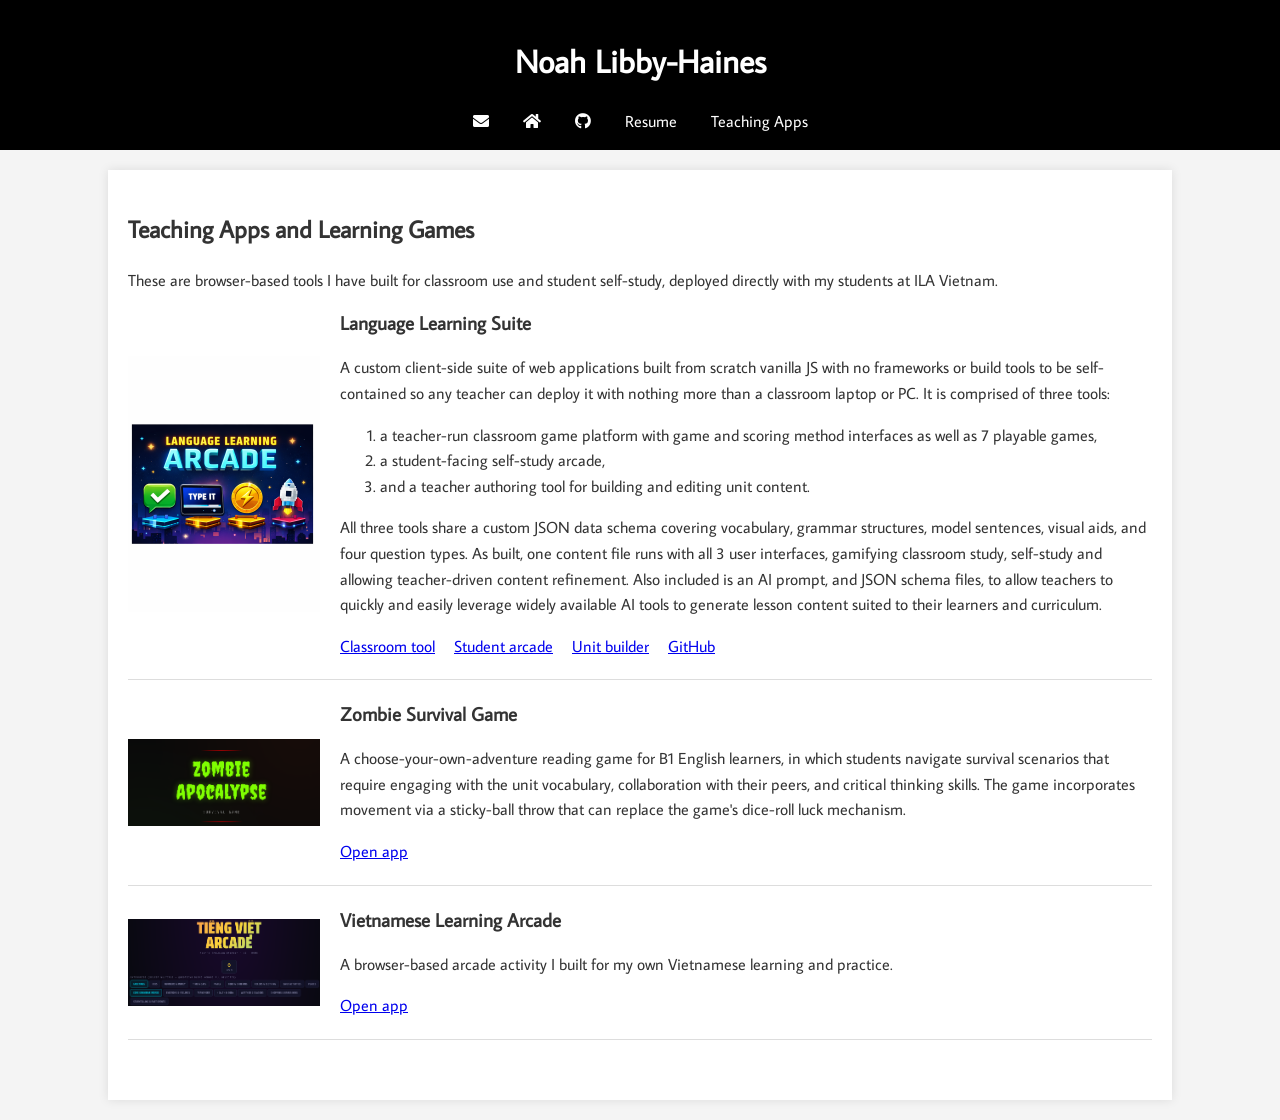
==== apps.html @ fee26bcb "Publish obfuscated teaching site" ====
<!DOCTYPE html>
<html lang="en">
<head>
    <meta charset="UTF-8">
    <meta name="viewport" content="width=device-width, initial-scale=1.0">
    <title>Teaching Apps by Noah Libby-Haines</title>
    <link rel="stylesheet" href="https://fonts.googleapis.com/css2?family=Average+Sans:wght@400;700&display=swap">
    <link rel="stylesheet" href="https://cdnjs.cloudflare.com/ajax/libs/font-awesome/5.15.4/css/all.min.css">
    <style>
        .apps-section {
            margin-bottom: 40px;
        }

        .app-item {
            display: flex;
            align-items: center;
            margin-bottom: 20px;
            padding-bottom: 20px;
            border-bottom: 1px solid #ddd;
        }

        .app-item img {
            height: auto;
            margin-right: 20px;
            max-width: 15vw;
            min-width: 120px;
        }

        .app-description {
            flex: 1;
        }

        .app-description h3 {
            margin-top: 0;
            margin-bottom: 8px;
        }

        .app-links a {
            margin-right: 15px;
        }

        @media (max-width: 700px) {
            .app-item {
                flex-direction: column;
                align-items: flex-start;
            }

            .app-item img {
                margin-right: 0;
                margin-bottom: 15px;
                max-width: 220px;
                width: 100%;
            }
        }
    </style>
</head>
<body>

<div id="header"></div>

<div class="container">
<section class="apps-section">
    <h2>Teaching Apps and Learning Games</h2>
    <p>
        These are browser-based tools I have built for classroom use and student 
        self-study, deployed directly with my students at ILA Vietnam.
    </p>

    <div class="app-item">
        <img src="photos/language_arcade.png" alt="Language Learning Suite">
        <div class="app-description">
            <h3>Language Learning Suite</h3>
            <p>
                A custom client-side suite of web applications built from scratch vanilla JS with no
                frameworks or build tools to be self-contained so any teacher can deploy it with nothing
                more than a classroom laptop or PC.  It is comprised of three tools:
                <ol>
                    <li>a teacher-run classroom game platform with game and scoring method interfaces as well as 7 playable games,</li>
                    <li>a student-facing self-study arcade,</li> 
                    <li>and a teacher authoring tool for building and editing unit content.</li>
                </ol>
                
                All three tools share a custom JSON data schema covering vocabulary, grammar structures, model sentences, visual aids, and four question types.
                As built, one content file runs with all 3 user interfaces, gamifying classroom study, self-study and allowing teacher-driven content refinement.
                Also included is an AI prompt, and JSON schema files, to allow teachers to quickly
                and easily leverage widely available AI tools to generate lesson content suited to their learners and curriculum.
            </p>
            
            <div class="app-links">
                <a href="apps/LL-game/classroom.html">Classroom tool</a>
                <a href="apps/LL-game/index.html">Student arcade</a>
                <a href="apps/LL-game/builder.html">Unit builder</a>
                <a href="https://github.com/nlhaines/LanguageLearningSuite">GitHub</a>
            </div>
        </div>
    </div>

    <div class="app-item">
        <img src="photos/zombie_survival_thumb.png" alt="Zombie Survival Game">
        <div class="app-description">
            <h3>Zombie Survival Game</h3>
            <p>
                A choose-your-own-adventure reading game for B1 English learners, in 
                which students navigate survival scenarios that require engaging with 
                the unit vocabulary, collaboration with their peers, and critical 
                thinking skills. The game incorporates movement via a sticky-ball throw 
                that can replace the game's dice-roll luck mechanism.
            </p>
            <div class="app-links">
                <a href="apps/zombie_game_v3.html">Open app</a>
            </div>
        </div>
    </div>

    <div class="app-item">
        <img src="photos/viet_arcade_thumb.png" alt="Language learning arcade">
        <div class="app-description">
            <h3>Vietnamese Learning Arcade</h3>
            <p>
                A browser-based arcade activity I built for my own Vietnamese learning 
                and practice.
            </p>
            <div class="app-links">
                <a href="apps/viet-arcade-v4.html">Open app</a>
            </div>
        </div>
    </div>
</section>
</div>

<script>
    document.addEventListener('DOMContentLoaded', function() {
        fetch('header.html')
            .then(response => response.text())
            .then(data => {
                document.getElementById('header').innerHTML = data;
            });
    });
</script>

</body>
</html>
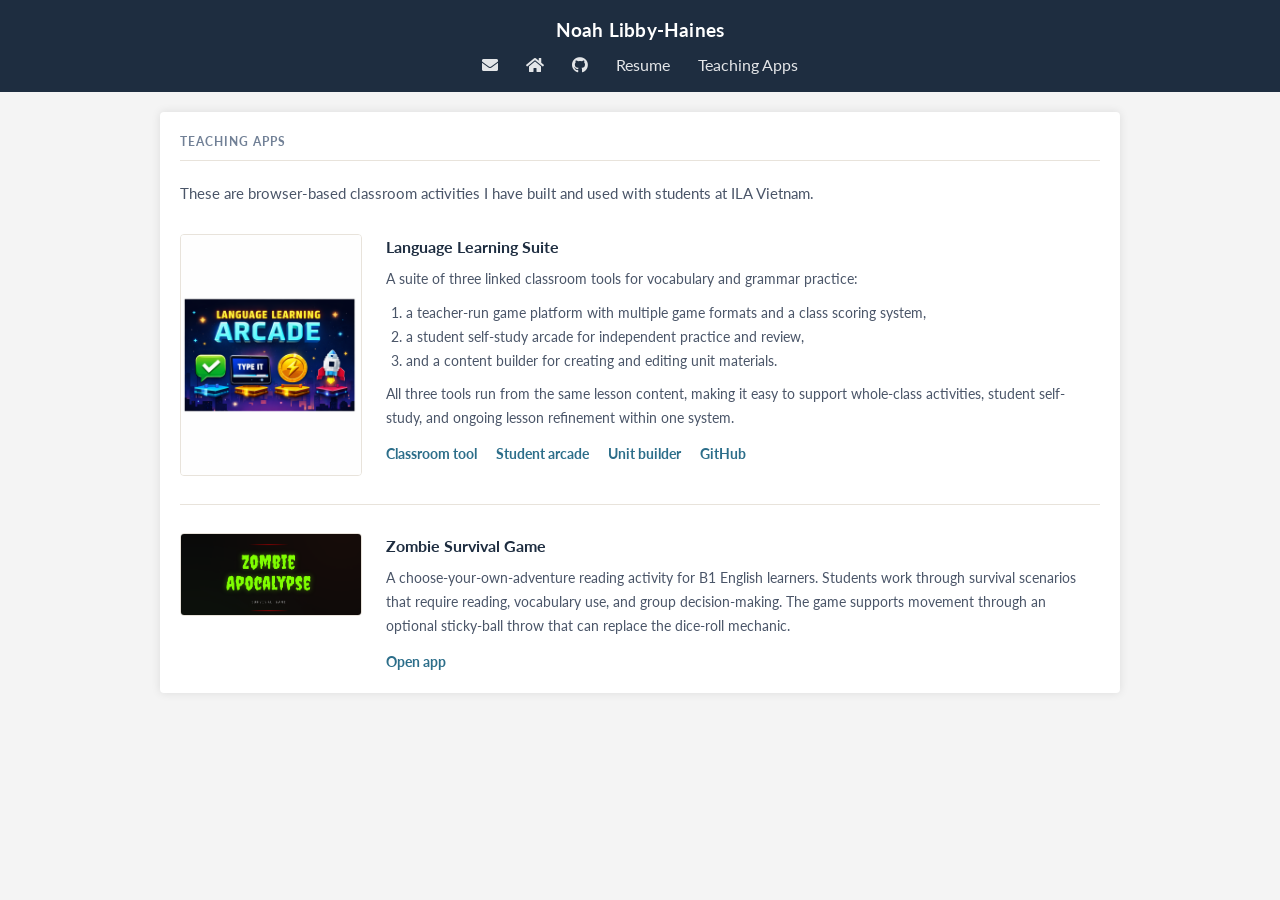
==== commit fb7555df: "Polish teaching website layout and app pages" ====
--- a/apps.html
+++ b/apps.html
@@ -4,26 +4,70 @@
     <meta charset="UTF-8">
     <meta name="viewport" content="width=device-width, initial-scale=1.0">
     <title>Teaching Apps by Noah Libby-Haines</title>
-    <link rel="stylesheet" href="https://fonts.googleapis.com/css2?family=Average+Sans:wght@400;700&display=swap">
+    <link rel="stylesheet" href="https://fonts.googleapis.com/css2?family=Lato:wght@300;400;700&display=swap">
     <link rel="stylesheet" href="https://cdnjs.cloudflare.com/ajax/libs/font-awesome/5.15.4/css/all.min.css">
     <style>
+        /* Page-level overrides */
+        body {
+            background-color: #f8f6f2;
+            color: #2d3748;
+        }
+
+        .container {
+            padding: 32px 36px;
+            margin: 28px auto;
+            max-width: 920px;
+            box-shadow: 0 1px 4px rgba(0, 0, 0, 0.08);
+            border-radius: 4px;
+        }
+
+        /* Section label */
+        .section-label {
+            font-size: 0.78rem;
+            font-weight: 700;
+            color: #718096;
+            text-transform: uppercase;
+            letter-spacing: 0.08em;
+            margin: 0 0 20px;
+            padding-bottom: 8px;
+            border-bottom: 1px solid #e8e3db;
+        }
+
+        /* Page intro */
+        .page-intro {
+            font-size: 0.93rem;
+            color: #4a5568;
+            margin: 0 0 28px;
+            max-width: 640px;
+            line-height: 1.65;
+        }
+
+        /* App items */
         .apps-section {
-            margin-bottom: 40px;
+            margin-bottom: 0;
         }
 
         .app-item {
             display: flex;
-            align-items: center;
-            margin-bottom: 20px;
-            padding-bottom: 20px;
-            border-bottom: 1px solid #ddd;
+            align-items: flex-start;
+            gap: 24px;
+            padding-bottom: 28px;
+            margin-bottom: 28px;
+            border-bottom: 1px solid #e8e3db;
+        }
+
+        .app-item:last-child {
+            border-bottom: none;
+            padding-bottom: 0;
+            margin-bottom: 0;
         }
 
         .app-item img {
+            width: 180px;
             height: auto;
-            margin-right: 20px;
-            max-width: 15vw;
-            min-width: 120px;
+            flex-shrink: 0;
+            border-radius: 4px;
+            border: 1px solid #e8e3db;
         }
 
         .app-description {
@@ -31,25 +75,53 @@
         }
 
         .app-description h3 {
-            margin-top: 0;
-            margin-bottom: 8px;
+            margin: 0 0 8px;
+            font-size: 1rem;
+            font-weight: 700;
+            color: #1e2d40;
+        }
+
+        .app-description p {
+            font-size: 0.9rem;
+            color: #4a5568;
+            line-height: 1.65;
+            margin: 0 0 10px;
+        }
+
+        .app-description ol {
+            font-size: 0.9rem;
+            color: #4a5568;
+            line-height: 1.65;
+            margin: 0 0 10px;
+            padding-left: 20px;
         }
 
         .app-links a {
+            color: #2c6e8a;
+            font-weight: 700;
+            font-size: 0.9rem;
+            text-decoration: none;
             margin-right: 15px;
         }
 
-        @media (max-width: 700px) {
+        .app-links a:hover {
+            text-decoration: underline;
+        }
+
+        /* Responsive */
+        @media (max-width: 680px) {
+            .container {
+                padding: 20px 18px;
+                margin: 12px auto;
+            }
+
             .app-item {
                 flex-direction: column;
-                align-items: flex-start;
             }
 
             .app-item img {
-                margin-right: 0;
-                margin-bottom: 15px;
-                max-width: 220px;
                 width: 100%;
+                max-width: 280px;
             }
         }
     </style>
@@ -59,73 +131,41 @@
 <div id="header"></div>
 
 <div class="container">
-<section class="apps-section">
-    <h2>Teaching Apps and Learning Games</h2>
-    <p>
-        These are browser-based tools I have built for classroom use and student 
-        self-study, deployed directly with my students at ILA Vietnam.
-    </p>
+    <section class="apps-section">
+        <p class="section-label">Teaching Apps</p>
+        <p class="page-intro">These are browser-based classroom activities I have built and used with students at ILA Vietnam.</p>
 
-    <div class="app-item">
-        <img src="photos/language_arcade.png" alt="Language Learning Suite">
-        <div class="app-description">
-            <h3>Language Learning Suite</h3>
-            <p>
-                A custom client-side suite of web applications built from scratch vanilla JS with no
-                frameworks or build tools to be self-contained so any teacher can deploy it with nothing
-                more than a classroom laptop or PC.  It is comprised of three tools:
+        <div class="app-item">
+            <img src="photos/language_arcade.png" alt="Language Learning Suite">
+            <div class="app-description">
+                <h3>Language Learning Suite</h3>
+                <p>A suite of three linked classroom tools for vocabulary and grammar practice:</p>
                 <ol>
-                    <li>a teacher-run classroom game platform with game and scoring method interfaces as well as 7 playable games,</li>
-                    <li>a student-facing self-study arcade,</li> 
-                    <li>and a teacher authoring tool for building and editing unit content.</li>
+                    <li>a teacher-run game platform with multiple game formats and a class scoring system,</li>
+                    <li>a student self-study arcade for independent practice and review,</li>
+                    <li>and a content builder for creating and editing unit materials.</li>
                 </ol>
-                
-                All three tools share a custom JSON data schema covering vocabulary, grammar structures, model sentences, visual aids, and four question types.
-                As built, one content file runs with all 3 user interfaces, gamifying classroom study, self-study and allowing teacher-driven content refinement.
-                Also included is an AI prompt, and JSON schema files, to allow teachers to quickly
-                and easily leverage widely available AI tools to generate lesson content suited to their learners and curriculum.
-            </p>
-            
-            <div class="app-links">
-                <a href="apps/LL-game/classroom.html">Classroom tool</a>
-                <a href="apps/LL-game/index.html">Student arcade</a>
-                <a href="apps/LL-game/builder.html">Unit builder</a>
-                <a href="https://github.com/nlhaines/LanguageLearningSuite">GitHub</a>
+                <p>All three tools run from the same lesson content, making it easy to support whole-class activities, student self-study, and ongoing lesson refinement within one system.</p>
+                <div class="app-links">
+                    <a href="apps/LL-game/classroom.html">Classroom tool</a>
+                    <a href="apps/LL-game/index.html">Student arcade</a>
+                    <a href="apps/LL-game/builder.html">Unit builder</a>
+                    <a href="https://github.com/nlhaines/LanguageLearningSuite">GitHub</a>
+                </div>
             </div>
         </div>
-    </div>
 
-    <div class="app-item">
-        <img src="photos/zombie_survival_thumb.png" alt="Zombie Survival Game">
-        <div class="app-description">
-            <h3>Zombie Survival Game</h3>
-            <p>
-                A choose-your-own-adventure reading game for B1 English learners, in 
-                which students navigate survival scenarios that require engaging with 
-                the unit vocabulary, collaboration with their peers, and critical 
-                thinking skills. The game incorporates movement via a sticky-ball throw 
-                that can replace the game's dice-roll luck mechanism.
-            </p>
-            <div class="app-links">
-                <a href="apps/zombie_game_v3.html">Open app</a>
+        <div class="app-item">
+            <img src="photos/zombie_survival_thumb.png" alt="Zombie Survival Game">
+            <div class="app-description">
+                <h3>Zombie Survival Game</h3>
+                <p>A choose-your-own-adventure reading activity for B1 English learners. Students work through survival scenarios that require reading, vocabulary use, and group decision-making. The game supports movement through an optional sticky-ball throw that can replace the dice-roll mechanic.</p>
+                <div class="app-links">
+                    <a href="apps/zombie_game_v3.html">Open app</a>
+                </div>
             </div>
         </div>
-    </div>
-
-    <div class="app-item">
-        <img src="photos/viet_arcade_thumb.png" alt="Language learning arcade">
-        <div class="app-description">
-            <h3>Vietnamese Learning Arcade</h3>
-            <p>
-                A browser-based arcade activity I built for my own Vietnamese learning 
-                and practice.
-            </p>
-            <div class="app-links">
-                <a href="apps/viet-arcade-v4.html">Open app</a>
-            </div>
-        </div>
-    </div>
-</section>
+    </section>
 </div>
 
 <script>
@@ -139,4 +179,4 @@
 </script>
 
 </body>
-</html>+</html>
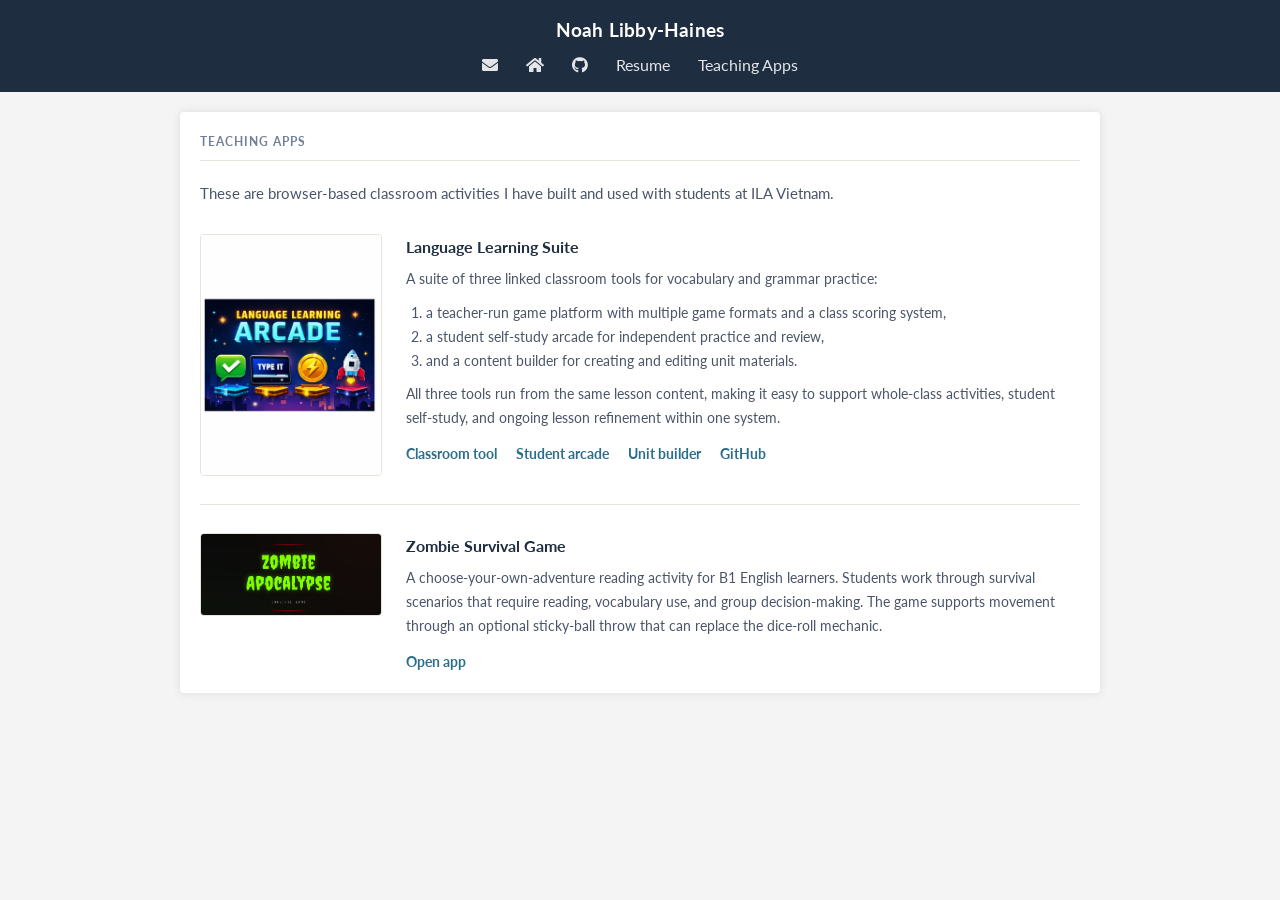
==== commit e443b900: "Polish pages, first pass complete" ====
--- a/apps.html
+++ b/apps.html
@@ -14,11 +14,13 @@
         }
 
         .container {
+            width: 80%;
             padding: 32px 36px;
             margin: 28px auto;
             max-width: 920px;
             box-shadow: 0 1px 4px rgba(0, 0, 0, 0.08);
             border-radius: 4px;
+            box-sizing: border-box;
         }
 
         /* Section label */
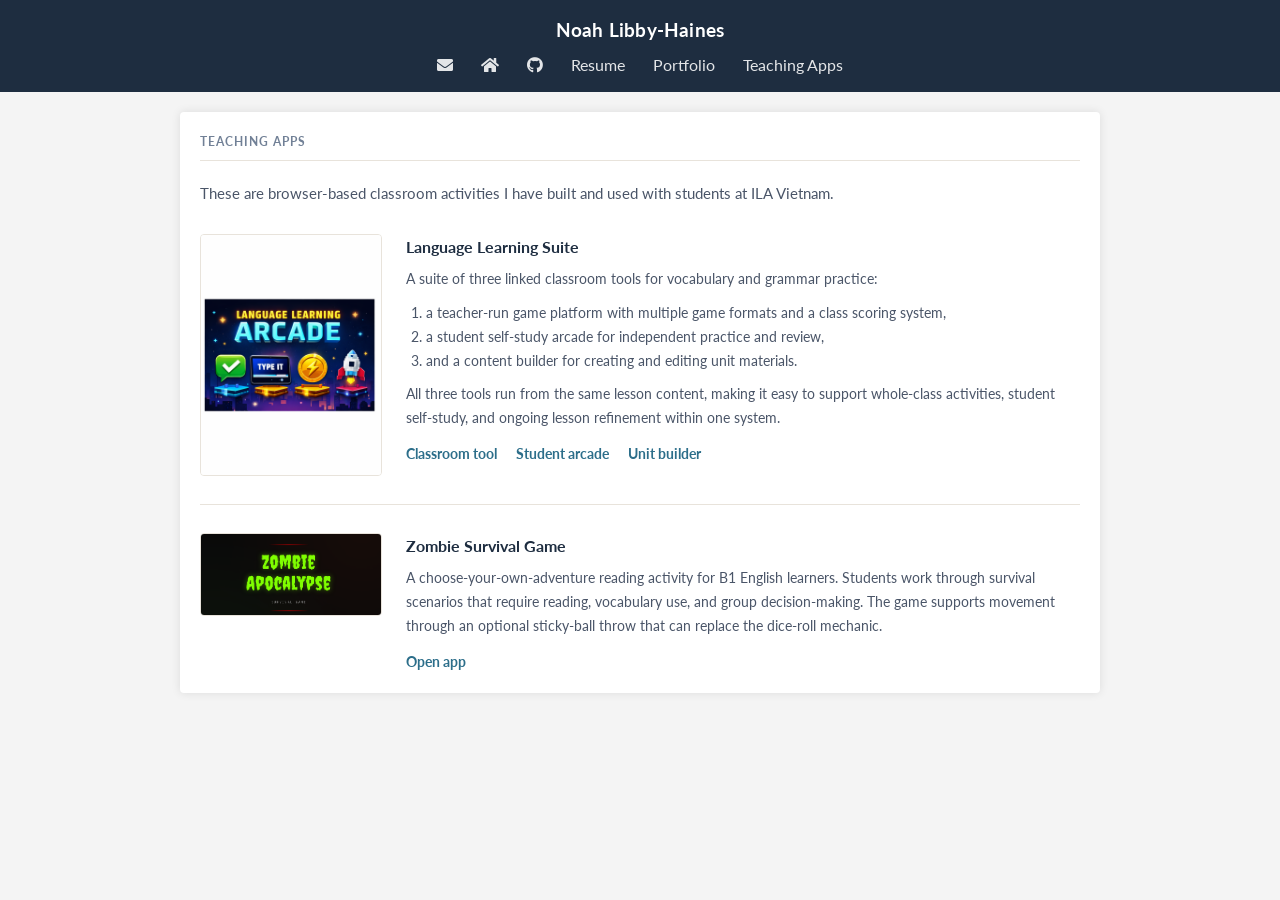
==== commit 0bc5e340: "Polish portfolio scanability and remove dead GitHub link Co-Authored-By: Claude Opus 4.8 <noreply@an" ====
--- a/apps.html
+++ b/apps.html
@@ -152,7 +152,6 @@
                     <a href="apps/LL-game/classroom.html">Classroom tool</a>
                     <a href="apps/LL-game/index.html">Student arcade</a>
                     <a href="apps/LL-game/builder.html">Unit builder</a>
-                    <a href="https://github.com/nlhaines/LanguageLearningSuite">GitHub</a>
                 </div>
             </div>
         </div>
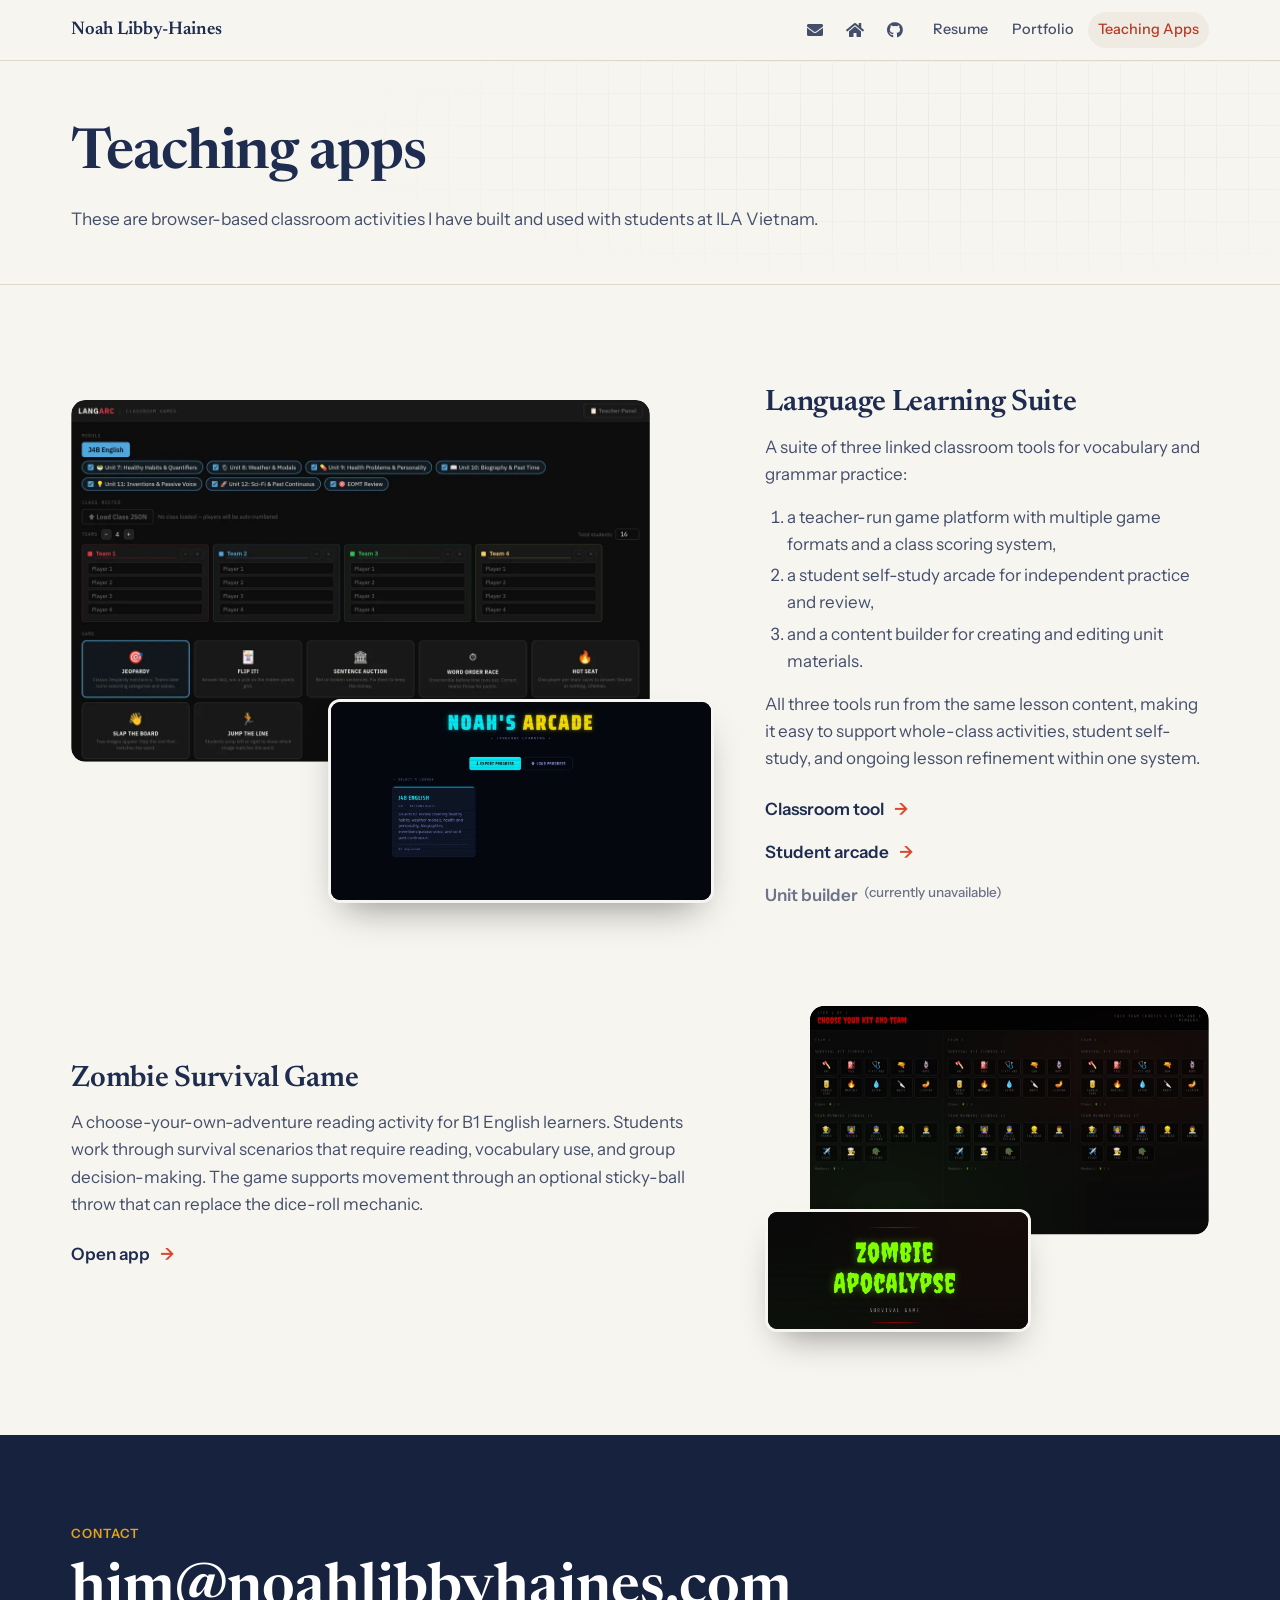
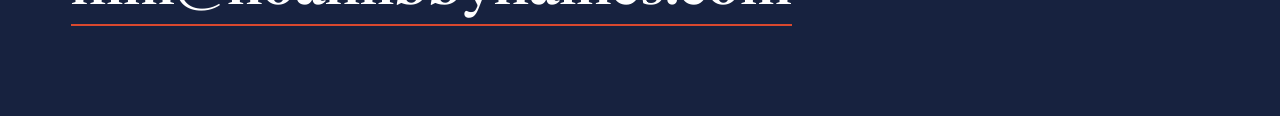
==== commit 2a56865f: "Draft site redesign" ====
--- a/apps.html
+++ b/apps.html
@@ -1,183 +1,102 @@
 <!DOCTYPE html>
 <html lang="en">
 <head>
-    <meta charset="UTF-8">
-    <meta name="viewport" content="width=device-width, initial-scale=1.0">
-    <title>Teaching Apps by Noah Libby-Haines</title>
-    <link rel="stylesheet" href="https://fonts.googleapis.com/css2?family=Lato:wght@300;400;700&display=swap">
-    <link rel="stylesheet" href="https://cdnjs.cloudflare.com/ajax/libs/font-awesome/5.15.4/css/all.min.css">
-    <style>
-        /* Page-level overrides */
-        body {
-            background-color: #f8f6f2;
-            color: #2d3748;
-        }
-
-        .container {
-            width: 80%;
-            padding: 32px 36px;
-            margin: 28px auto;
-            max-width: 920px;
-            box-shadow: 0 1px 4px rgba(0, 0, 0, 0.08);
-            border-radius: 4px;
-            box-sizing: border-box;
-        }
-
-        /* Section label */
-        .section-label {
-            font-size: 0.78rem;
-            font-weight: 700;
-            color: #718096;
-            text-transform: uppercase;
-            letter-spacing: 0.08em;
-            margin: 0 0 20px;
-            padding-bottom: 8px;
-            border-bottom: 1px solid #e8e3db;
-        }
-
-        /* Page intro */
-        .page-intro {
-            font-size: 0.93rem;
-            color: #4a5568;
-            margin: 0 0 28px;
-            max-width: 640px;
-            line-height: 1.65;
-        }
-
-        /* App items */
-        .apps-section {
-            margin-bottom: 0;
-        }
-
-        .app-item {
-            display: flex;
-            align-items: flex-start;
-            gap: 24px;
-            padding-bottom: 28px;
-            margin-bottom: 28px;
-            border-bottom: 1px solid #e8e3db;
-        }
-
-        .app-item:last-child {
-            border-bottom: none;
-            padding-bottom: 0;
-            margin-bottom: 0;
-        }
-
-        .app-item img {
-            width: 180px;
-            height: auto;
-            flex-shrink: 0;
-            border-radius: 4px;
-            border: 1px solid #e8e3db;
-        }
-
-        .app-description {
-            flex: 1;
-        }
-
-        .app-description h3 {
-            margin: 0 0 8px;
-            font-size: 1rem;
-            font-weight: 700;
-            color: #1e2d40;
-        }
-
-        .app-description p {
-            font-size: 0.9rem;
-            color: #4a5568;
-            line-height: 1.65;
-            margin: 0 0 10px;
-        }
-
-        .app-description ol {
-            font-size: 0.9rem;
-            color: #4a5568;
-            line-height: 1.65;
-            margin: 0 0 10px;
-            padding-left: 20px;
-        }
-
-        .app-links a {
-            color: #2c6e8a;
-            font-weight: 700;
-            font-size: 0.9rem;
-            text-decoration: none;
-            margin-right: 15px;
-        }
-
-        .app-links a:hover {
-            text-decoration: underline;
-        }
-
-        /* Responsive */
-        @media (max-width: 680px) {
-            .container {
-                padding: 20px 18px;
-                margin: 12px auto;
-            }
-
-            .app-item {
-                flex-direction: column;
-            }
-
-            .app-item img {
-                width: 100%;
-                max-width: 280px;
-            }
-        }
-    </style>
+<meta charset="UTF-8">
+<meta name="viewport" content="width=device-width, initial-scale=1.0">
+<title>Teaching Apps by Noah Libby-Haines</title>
+<link rel="preconnect" href="https://fonts.googleapis.com">
+<link rel="preconnect" href="https://fonts.gstatic.com" crossorigin>
+<link rel="stylesheet" href="https://fonts.googleapis.com/css2?family=Newsreader:opsz,wght@6..72,500;6..72,600&family=Instrument+Sans:wght@400;500;600&display=swap">
+<link rel="stylesheet" href="https://cdnjs.cloudflare.com/ajax/libs/font-awesome/5.15.4/css/all.min.css">
+<link rel="stylesheet" href="assets/site.css">
+<script src="assets/motion.js"></script>
+<link rel="icon" href="data:,">
 </head>
 <body>
 
-<div id="header"></div>
+<a class="skip" href="#main">Skip to content</a>
 
-<div class="container">
-    <section class="apps-section">
-        <p class="section-label">Teaching Apps</p>
-        <p class="page-intro">These are browser-based classroom activities I have built and used with students at ILA Vietnam.</p>
+<header class="bar">
+  <div class="bar-in">
+    <p class="bar-name">Noah Libby-Haines</p>
+    <nav class="bar-nav" aria-label="Site">
+      <a class="ico" href="mailto:him@noahlibbyhaines.com" aria-label="Email Noah Libby-Haines"><i class="fas fa-envelope" aria-hidden="true"></i></a>
+      <a class="ico" href="index.html" aria-label="Home"><i class="fas fa-home" aria-hidden="true"></i></a>
+      <a class="ico" href="https://github.com/nlhaines/" aria-label="GitHub profile"><i class="fab fa-github" aria-hidden="true"></i></a>
+      <a href="resume.html">Resume</a>
+      <a href="portfolio.html">Portfolio</a>
+      <a href="apps.html" aria-current="page">Teaching Apps</a>
+    </nav>
+  </div>
+</header>
 
-        <div class="app-item">
-            <img src="photos/language_arcade.png" alt="Language Learning Suite">
-            <div class="app-description">
-                <h3>Language Learning Suite</h3>
-                <p>A suite of three linked classroom tools for vocabulary and grammar practice:</p>
-                <ol>
-                    <li>a teacher-run game platform with multiple game formats and a class scoring system,</li>
-                    <li>a student self-study arcade for independent practice and review,</li>
-                    <li>and a content builder for creating and editing unit materials.</li>
-                </ol>
-                <p>All three tools run from the same lesson content, making it easy to support whole-class activities, student self-study, and ongoing lesson refinement within one system.</p>
-                <div class="app-links">
-                    <a href="apps/LL-game/classroom.html">Classroom tool</a>
-                    <a href="apps/LL-game/index.html">Student arcade</a>
-                    <a href="apps/LL-game/builder.html">Unit builder</a>
-                </div>
-            </div>
+<main id="main">
+
+<section class="page-head">
+  <div class="wrap">
+    <h1>Teaching apps</h1>
+    <p class="page-intro">These are browser-based classroom activities I have built and used with students at ILA Vietnam.</p>
+  </div>
+</section>
+
+<section class="sec" aria-label="Teaching apps">
+  <div class="wrap">
+
+    <article class="pair" id="language-learning-suite">
+      <div class="pair-media">
+        <a class="frame frame-class" href="apps/LL-game/classroom.html" aria-label="Open the classroom tool">
+          <img src="assets/img/app-classroom-setup.webp" width="1200" height="750" alt="Classroom tool setup screen: course units, team rosters and a choice of game formats">
+        </a>
+        <a class="frame frame-app" href="apps/LL-game/index.html" aria-label="Open the student arcade">
+          <img src="assets/img/app-arcade.webp" width="1200" height="625" alt="Student arcade home screen with a course card for J4B English">
+        </a>
+      </div>
+      <div class="pair-text">
+        <h3>Language Learning Suite</h3>
+        <p>A suite of three linked classroom tools for vocabulary and grammar practice:</p>
+        <ol>
+          <li>a teacher-run game platform with multiple game formats and a class scoring system,</li>
+          <li>a student self-study arcade for independent practice and review,</li>
+          <li>and a content builder for creating and editing unit materials.</li>
+        </ol>
+        <p>All three tools run from the same lesson content, making it easy to support whole-class activities, student self-study, and ongoing lesson refinement within one system.</p>
+        <ul class="links">
+          <li><a href="apps/LL-game/classroom.html">Classroom tool</a></li>
+          <li><a href="apps/LL-game/index.html">Student arcade</a></li>
+          <li><span class="off">Unit builder <small>(currently unavailable)</small></span></li>
+        </ul>
+      </div>
+    </article>
+
+    <article class="pair pair-flip" id="zombie-survival">
+      <div class="pair-media">
+        <a class="frame frame-class" href="apps/zombie_game_v3.html" aria-label="Open the Zombie Survival Game">
+          <img src="assets/img/app-zombie-kit.webp" width="1200" height="688" alt="Zombie Survival Game setup screen where each team chooses survival items and team members">
+        </a>
+        <div class="frame frame-app">
+          <img src="photos/zombie_survival_thumb.png" width="902" height="407" alt="Zombie Survival Game title screen">
         </div>
+      </div>
+      <div class="pair-text">
+        <h3>Zombie Survival Game</h3>
+        <p>A choose-your-own-adventure reading activity for B1 English learners. Students work through survival scenarios that require reading, vocabulary use, and group decision-making. The game supports movement through an optional sticky-ball throw that can replace the dice-roll mechanic.</p>
+        <ul class="links">
+          <li><a href="apps/zombie_game_v3.html">Open app</a></li>
+        </ul>
+      </div>
+    </article>
 
-        <div class="app-item">
-            <img src="photos/zombie_survival_thumb.png" alt="Zombie Survival Game">
-            <div class="app-description">
-                <h3>Zombie Survival Game</h3>
-                <p>A choose-your-own-adventure reading activity for B1 English learners. Students work through survival scenarios that require reading, vocabulary use, and group decision-making. The game supports movement through an optional sticky-ball throw that can replace the dice-roll mechanic.</p>
-                <div class="app-links">
-                    <a href="apps/zombie_game_v3.html">Open app</a>
-                </div>
-            </div>
-        </div>
-    </section>
-</div>
+  </div>
+</section>
 
-<script>
-    document.addEventListener('DOMContentLoaded', function() {
-        fetch('header.html')
-            .then(response => response.text())
-            .then(data => {
-                document.getElementById('header').innerHTML = data;
-            });
-    });
-</script>
+</main>
+
+<footer class="foot">
+  <div class="wrap foot-in">
+    <p class="foot-ask">Contact</p>
+    <a class="foot-mail" href="mailto:him@noahlibbyhaines.com">him@noahlibbyhaines.com</a>
+  </div>
+</footer>
 
 </body>
 </html>
--- a/assets/site.css
+++ b/assets/site.css
@@ -0,0 +1,433 @@
+/* Site design system (B3-derived). Shared by v1 and v2. */
+:root{
+  --paper:#F7F5F0;
+  --card:#FFFFFF;
+  --tint:#EFEBE3;
+  --ink:#1E2C4F;
+  --ink-2:#44506B;
+  --ink-3:#6B7488;
+  --line:#DDD7CC;
+  --coral:#D9482E;
+  --coral-ink:#B83A22;
+  --teal:#12917C;
+  --gold:#E8A317;
+  --navy-deep:#17223F;
+
+  --serif:'Newsreader', Georgia, 'Times New Roman', serif;
+  --sans:'Instrument Sans', system-ui, -apple-system, 'Segoe UI', Roboto, sans-serif;
+
+  --ease-out:cubic-bezier(0.23, 1, 0.32, 1);
+
+  --wrap:1240px;
+  --gut:clamp(20px, 4vw, 56px);
+}
+
+*,*::before,*::after{box-sizing:border-box}
+html{scroll-behavior:smooth;scroll-padding-top:80px}
+body{margin:0;background:var(--paper);color:var(--ink);font-family:var(--sans);font-size:17px;line-height:1.6;-webkit-font-smoothing:antialiased;text-rendering:optimizeLegibility}
+img{max-width:100%;display:block}
+a{color:inherit}
+h1,h2,h3{font-family:var(--serif);font-weight:600;line-height:1.1;margin:0;letter-spacing:-0.01em}
+p{margin:0}
+.sr{position:absolute;width:1px;height:1px;overflow:hidden;clip:rect(0 0 0 0);white-space:nowrap}
+.skip{position:absolute;left:12px;top:-60px;background:var(--ink);color:#fff;padding:10px 14px;border-radius:8px;z-index:50;text-decoration:none}
+.skip:focus{top:12px}
+:focus-visible{outline:2px solid var(--coral);outline-offset:3px;border-radius:4px}
+.nw{white-space:nowrap}
+.wrap{max-width:var(--wrap);margin:0 auto;padding:0 var(--gut)}
+
+/* ---------- site header (original header.html nav, restyled) ---------- */
+.bar{position:sticky;top:0;z-index:20;background:rgba(247,245,240,.92);backdrop-filter:saturate(1.4) blur(10px);-webkit-backdrop-filter:saturate(1.4) blur(10px);border-bottom:1px solid var(--line)}
+.bar-in{max-width:var(--wrap);margin:0 auto;padding:12px var(--gut);display:flex;align-items:center;justify-content:space-between;gap:20px}
+.bar-name{margin:0;font-family:var(--serif);font-weight:600;font-size:1.15rem;white-space:nowrap}
+.bar-nav{display:flex;align-items:center;gap:4px;flex-wrap:wrap;justify-content:flex-end}
+.bar-nav a{font-size:.9rem;font-weight:500;text-decoration:none;color:var(--ink-2);padding:6px 10px;border-radius:999px;transition:color 150ms ease, background-color 150ms ease}
+.bar-nav a.ico{display:inline-grid;place-items:center;width:36px;height:36px;padding:0;border-radius:50%;font-size:1rem}
+.bar-nav .ico + a:not(.ico){margin-left:6px}
+.bar-nav a[aria-current]{color:var(--coral-ink)}
+.bar-nav a:not(.ico)[aria-current]{background:var(--tint)}
+@media (hover:hover) and (pointer:fine){ .bar-nav a:hover{color:var(--ink);background:var(--tint)} }
+
+/* ---------- type helpers ---------- */
+.kicker{font-weight:600;font-size:.78rem;letter-spacing:.08em;text-transform:uppercase;color:var(--coral-ink);margin-bottom:18px}
+.kicker-light{color:var(--gold)}
+.lede{font-family:var(--serif);font-size:clamp(1.25rem,1.75vw,1.6rem);line-height:1.32;font-weight:500;max-width:34ch;margin-bottom:18px}
+.sub{color:var(--ink-2);max-width:58ch;margin-bottom:28px}
+
+/* ---------- buttons ---------- */
+.cta{display:flex;flex-wrap:wrap;align-items:center;gap:12px}
+.btn{display:inline-flex;align-items:center;gap:8px;font-weight:600;font-size:.98rem;text-decoration:none;padding:12px 20px;border-radius:999px;transition:transform 160ms var(--ease-out), background-color 150ms ease, color 150ms ease, border-color 150ms ease}
+.btn:active{transform:scale(.97)}
+.btn-solid{background:var(--coral);color:#fff}
+.btn-line{border:1.5px solid var(--ink);color:var(--ink);padding:10.5px 18.5px}
+.btn-text{padding-left:6px;padding-right:6px;color:var(--ink-2);text-decoration:underline;text-underline-offset:4px;text-decoration-color:var(--line)}
+@media (hover:hover) and (pointer:fine){
+  .btn-solid:hover{background:var(--coral-ink)}
+  .btn-line:hover{background:var(--ink);color:#fff}
+  .btn-text:hover{color:var(--ink);text-decoration-color:var(--coral)}
+}
+
+/* ---------- homepage hero ---------- */
+.hero{position:relative;padding:clamp(36px,4.5vw,72px) 0 clamp(56px,7vw,104px);overflow:hidden}
+.hero::before,.page-head::before{
+  content:"";position:absolute;inset:0;pointer-events:none;
+  background-image:linear-gradient(var(--line) 1px, transparent 1px),linear-gradient(90deg, var(--line) 1px, transparent 1px);
+  background-size:32px 32px;opacity:.35;
+  -webkit-mask-image:radial-gradient(ellipse 70% 80% at 75% 40%, #000 20%, transparent 75%);
+          mask-image:radial-gradient(ellipse 70% 80% at 75% 40%, #000 20%, transparent 75%);
+}
+.hero-grid{position:relative;display:grid;grid-template-columns:minmax(0,1.05fr) minmax(0,1fr);gap:clamp(32px,5vw,80px);align-items:start}
+.hero h1{font-size:clamp(2.6rem,4.3vw,4.1rem);line-height:1;letter-spacing:-0.025em;margin-bottom:22px}
+
+.glance{background:var(--card);border:1px solid var(--line);border-radius:20px;padding:clamp(20px,2.4vw,30px);box-shadow:0 1px 0 rgba(30,44,79,.04), 0 18px 40px -24px rgba(30,44,79,.28)}
+.glance-head{display:flex;align-items:center;gap:18px;padding-bottom:18px;border-bottom:1.5px solid var(--ink)}
+.glance-photo{width:84px;height:84px;border-radius:50%;object-fit:cover;flex:none}
+.glance h2{font-size:clamp(1.5rem,2vw,1.85rem);margin-bottom:8px}
+.glance-list{margin:0}
+.glance-list div{display:grid;grid-template-columns:132px 1fr;gap:16px;padding:13px 0;border-bottom:1px solid var(--line)}
+.glance-list div:last-child{border-bottom:0;padding-bottom:0}
+.glance-list dt{font-weight:600;font-size:.74rem;letter-spacing:.08em;text-transform:uppercase;color:var(--ink-3);padding-top:3px}
+.glance-list dd{margin:0;font-size:.98rem;line-height:1.5;color:var(--ink)}
+
+.status{display:inline-flex;align-items:center;gap:7px;font-weight:600;font-size:.78rem;letter-spacing:.02em;padding:4px 10px 4px 9px;border-radius:999px}
+.status::before{content:"";flex:none;width:7px;height:7px;border-radius:50%;background:currentColor}
+.status-avail{color:#0B6B5B;background:#DDF1EC}
+.status-demo{color:#F5C55A;background:rgba(232,163,23,.14)}
+
+/* ---------- inner page head ---------- */
+.page-head{position:relative;overflow:hidden;padding:clamp(40px,5vw,80px) 0 clamp(36px,4vw,56px);border-bottom:1px solid var(--line)}
+.page-head .wrap{position:relative}
+.page-head h1{font-size:clamp(2.4rem,4.4vw,3.8rem);letter-spacing:-0.02em;margin-bottom:18px}
+.page-intro{color:var(--ink-2);font-size:1.08rem;max-width:64ch}
+
+/* ---------- teaching approach band ---------- */
+.stance{padding:clamp(48px,6vw,88px) 0;border-top:1px solid var(--line);border-bottom:1px solid var(--line);background:var(--card)}
+.stance-grid{display:grid;grid-template-columns:minmax(0,.55fr) minmax(0,1.45fr);gap:clamp(20px,4vw,64px);align-items:start}
+.stance h2{font-size:clamp(1.6rem,2.6vw,2.2rem)}
+.stance-body{display:grid;gap:14px;max-width:64ch}
+.stance-body p{font-family:var(--serif);font-size:clamp(1.15rem,1.6vw,1.4rem);line-height:1.45;color:var(--ink)}
+.facets{display:grid;grid-template-columns:repeat(3,minmax(0,1fr));gap:18px;margin-top:clamp(32px,4vw,48px)}
+.facet{border-top:1.5px solid var(--ink);padding-top:16px}
+.facet h3{font-family:var(--sans);font-weight:600;font-size:.78rem;letter-spacing:.08em;text-transform:uppercase;color:var(--coral-ink);margin-bottom:10px}
+.facet p{color:var(--ink-2);font-size:.97rem}
+
+/* ---------- sections ---------- */
+.sec{padding:clamp(64px,8vw,120px) 0}
+.sec-head{max-width:760px;margin-bottom:clamp(36px,4vw,56px)}
+.sec h2{font-size:clamp(2rem,3.8vw,3.2rem)}
+.sec-intro{color:var(--ink-2);font-size:1.05rem;margin-top:14px;max-width:62ch}
+.sec-tint{background:var(--tint)}
+.sec + .sec:not(.sec-tint):not(.sec-dark){border-top:1px solid var(--line)}
+
+/* ---------- classroom frame + app inset pairs ---------- */
+.pair{display:grid;grid-template-columns:minmax(0,1.45fr) minmax(0,1fr);gap:clamp(28px,4vw,64px);align-items:center}
+.pair + .pair{margin-top:clamp(64px,7vw,104px)}
+.pair-flip .pair-media{order:2}
+.pair-media{position:relative;padding-bottom:22%;padding-right:10%}
+.pair-flip .pair-media{padding-right:0;padding-left:10%}
+.frame{position:relative;display:block;border-radius:14px;overflow:hidden;background:#111;text-decoration:none}
+.frame img{width:100%;height:auto}
+.frame-class{box-shadow:0 20px 44px -28px rgba(30,44,79,.5)}
+.frame-app{position:absolute;right:0;bottom:0;width:60%;border:3px solid var(--paper);box-shadow:0 18px 36px -16px rgba(0,0,0,.45);border-radius:12px}
+.pair-flip .frame-app{right:auto;left:0}
+.frame-label{position:absolute;left:10px;top:10px;font-weight:600;font-size:.74rem;letter-spacing:.02em;color:#fff;background:rgba(17,24,39,.72);padding:4px 8px;border-radius:6px}
+.frame-app .frame-label{top:auto;bottom:10px}
+.play{position:absolute;left:50%;top:50%;width:64px;height:64px;margin:-32px 0 0 -32px;border-radius:50%;background:rgba(217,72,46,.94);display:grid;place-items:center;transition:transform 200ms var(--ease-out);box-shadow:0 8px 24px -6px rgba(0,0,0,.5)}
+.play svg{width:26px;height:26px;fill:#fff;margin-left:3px}
+.frame-class img{transition:transform 400ms var(--ease-out)}
+@media (hover:hover) and (pointer:fine){
+  .frame-class:hover .play{transform:scale(1.08)}
+  .frame-class:hover img{transform:scale(1.02)}
+}
+.frame-class:active .play{transform:scale(.96)}
+.pair-text h3{font-size:clamp(1.5rem,2.3vw,2rem);margin-bottom:14px}
+.pair-text > p{color:var(--ink-2);margin-bottom:16px}
+.pair-text ol{color:var(--ink-2);margin:0 0 16px;padding-left:22px}
+.pair-text ol li{margin-bottom:4px}
+.note-line{font-size:.92rem;color:var(--ink-2)}
+.demonstrates{font-size:.92rem;color:var(--ink-2);border-left:2px solid var(--line);padding-left:14px;margin:4px 0 18px}
+.demonstrates strong{display:block;font-weight:600;font-size:.72rem;letter-spacing:.08em;text-transform:uppercase;color:var(--ink-3);margin-bottom:2px}
+
+.links{list-style:none;padding:0;margin:0;display:flex;flex-direction:column;gap:2px}
+.links a{display:inline-flex;align-items:center;gap:10px;padding:7px 0;font-weight:600;text-decoration:none;color:var(--ink);background-image:linear-gradient(var(--coral),var(--coral));background-size:0 1.5px;background-position:0 calc(100% - 4px);background-repeat:no-repeat;transition:background-size 220ms var(--ease-out)}
+.links a::after{content:"\2192";color:var(--coral);transition:transform 180ms var(--ease-out)}
+.links .off{display:inline-flex;padding:7px 0;font-weight:600;color:var(--ink-3)}
+.links .off small{font-weight:500;font-size:.85rem;margin-left:6px}
+@media (hover:hover) and (pointer:fine){
+  .links a:hover{background-size:calc(100% - 26px) 1.5px}
+  .links a:hover::after{transform:translateX(3px)}
+}
+
+/* ---------- cards ---------- */
+.cards{display:grid;grid-template-columns:repeat(2,minmax(0,1fr));gap:18px}
+.cards-3{grid-template-columns:repeat(3,minmax(0,1fr))}
+.card{display:flex;flex-direction:column;background:var(--card);border:1px solid var(--line);border-radius:16px;overflow:hidden;text-decoration:none;color:var(--ink);transition:transform 200ms var(--ease-out), box-shadow 200ms var(--ease-out), border-color 150ms ease}
+a.card:active{transform:scale(.985)}
+.card-wide{grid-column:1/-1;flex-direction:row}
+.card-img{position:relative;background:#fff;border-bottom:1px solid var(--line);overflow:hidden}
+.card-img img{width:100%;height:190px;object-fit:cover;object-position:50% 0}
+.card-img .play{width:48px;height:48px;margin:-24px 0 0 -24px}
+.card-img .play svg{width:20px;height:20px}
+.card-wide .card-img{flex:0 0 56%;border-bottom:0;border-right:1px solid var(--line);display:flex;align-items:center;padding:18px}
+.card-wide .card-img img{height:auto;object-fit:contain}
+.card-body{padding:22px 22px 24px;display:flex;flex-direction:column;flex:1}
+.card-k{font-weight:600;font-size:.72rem;letter-spacing:.06em;text-transform:uppercase;color:var(--ink-3);margin-bottom:10px}
+.card h3{font-size:1.35rem;margin-bottom:10px}
+.card p{color:var(--ink-2);font-size:.95rem}
+.card p + p{margin-top:10px}
+.card-go{margin-top:auto;padding-top:18px;font-weight:600;font-size:.92rem;color:var(--coral-ink)}
+.card-go::after{content:" \2192"}
+.card-links{margin-top:auto;padding-top:14px}
+@media (hover:hover) and (pointer:fine){
+  a.card:hover{transform:translateY(-2px);box-shadow:0 18px 36px -24px rgba(30,44,79,.45);border-color:#CFC7B8}
+}
+.more{display:flex;flex-wrap:wrap;gap:24px;margin-top:28px}
+.more a{font-weight:600;color:var(--ink);text-underline-offset:4px;text-decoration-color:var(--coral)}
+
+/* ---------- Striker Scout band ---------- */
+.sec-dark{background:var(--ink);color:#E9ECF3;position:relative;overflow:hidden}
+.sec-dark::before{content:"";position:absolute;inset:0;pointer-events:none;background-image:linear-gradient(rgba(255,255,255,.05) 1px,transparent 1px),linear-gradient(90deg,rgba(255,255,255,.05) 1px,transparent 1px);background-size:32px 32px;-webkit-mask-image:linear-gradient(90deg,transparent,#000 60%);mask-image:linear-gradient(90deg,transparent,#000 60%)}
+.ss-grid{position:relative;display:grid;grid-template-columns:minmax(0,.8fr) minmax(0,1.2fr);gap:clamp(36px,5vw,84px);align-items:center}
+.sec-dark h2{color:#fff;margin-bottom:16px}
+.ss-copy > p{color:#C5CCDB;max-width:52ch}
+.ss-copy .status{margin-bottom:18px}
+.kit{list-style:none;margin:0;padding:0;display:grid;grid-template-columns:repeat(2,minmax(0,1fr));gap:16px}
+.kit-item{background:rgba(255,255,255,.04);border:1px solid rgba(255,255,255,.12);border-radius:14px;padding:10px 10px 14px;display:flex;flex-direction:column;gap:10px}
+.kit-item img{width:100%;height:auto;border-radius:8px;background:#fff}
+.kit-wide{grid-column:1/-1}
+.kit-item p{font-size:.88rem;font-weight:600;color:#E9ECF3;padding:0 4px}
+
+/* ---------- article (Who's Your Idol) ---------- */
+.article{max-width:760px;margin:0 auto;padding:clamp(36px,5vw,72px) var(--gut) clamp(64px,8vw,112px)}
+.back{display:inline-flex;align-items:center;gap:8px;font-weight:600;font-size:.92rem;text-decoration:none;color:var(--ink-2);margin-bottom:28px}
+.back:hover{color:var(--ink)}
+.article h1{font-size:clamp(2rem,4vw,3rem);letter-spacing:-0.02em;margin-bottom:12px}
+.article .meta{font-size:.92rem;color:var(--ink-3);margin-bottom:28px}
+.glance-note{background:var(--card);border:1px solid var(--line);border-left:3px solid var(--coral);border-radius:12px;padding:16px 20px;color:var(--ink-2);margin-bottom:32px}
+.glance-note strong{color:var(--ink)}
+.photo-row{display:grid;grid-template-columns:repeat(3,minmax(0,1fr));gap:8px;margin:0 0 40px}
+.photo-row img{width:100%;height:190px;object-fit:cover;border-radius:10px;border:1px solid var(--line)}
+.prose h2{font-size:clamp(1.4rem,2.4vw,1.8rem);margin:48px 0 14px;padding-top:20px;border-top:1.5px solid var(--ink)}
+.prose p,.prose li{color:var(--ink-2);font-size:1rem;line-height:1.7}
+.prose p{margin:0 0 16px}
+.prose ul{margin:0 0 16px;padding-left:22px}
+.prose li{margin-bottom:6px}
+.prose strong{color:var(--ink)}
+.prose blockquote{margin:0 0 16px;padding:6px 0 6px 18px;border-left:3px solid var(--coral)}
+.prose blockquote p{font-family:var(--serif);font-size:1.15rem;color:var(--ink);font-style:italic;margin:0}
+.doc-links{display:flex;flex-wrap:wrap;gap:8px;margin:4px 0 24px}
+.doc-links a{display:inline-flex;align-items:center;gap:8px;font-weight:600;font-size:.9rem;text-decoration:none;color:var(--ink);background:var(--card);border:1px solid var(--line);padding:8px 14px;border-radius:999px;transition:border-color 150ms ease, transform 160ms var(--ease-out)}
+.doc-links a:active{transform:scale(.97)}
+@media (hover:hover) and (pointer:fine){ .doc-links a:hover{border-color:var(--coral)} }
+.figure{margin:12px 0 28px}
+.figure img{width:100%;height:auto;border:1px solid var(--line);border-radius:10px;background:#fff}
+.figure figcaption{font-size:.85rem;color:var(--ink-3);margin-top:8px}
+
+/* ---------- footer ---------- */
+.foot{background:var(--navy-deep);color:#E9ECF3;padding:clamp(56px,7vw,96px) 0}
+.foot-in{display:flex;flex-direction:column;align-items:flex-start;gap:14px}
+.foot-ask{font-weight:600;font-size:.8rem;letter-spacing:.08em;text-transform:uppercase;color:var(--gold)}
+.foot-mail{font-family:var(--serif);font-weight:600;font-size:clamp(1.7rem,4.6vw,3.6rem);line-height:1.1;color:#fff;text-decoration:none;overflow-wrap:anywhere;background-image:linear-gradient(var(--coral),var(--coral));background-size:100% 2px;background-position:0 100%;background-repeat:no-repeat;padding-bottom:4px}
+@media (hover:hover) and (pointer:fine){ .foot-mail:hover{color:#FFD9D1} }
+
+/* ---------- motion ---------- */
+@media (prefers-reduced-motion:no-preference){
+  .hero-copy > *, .glance{animation:rise 520ms var(--ease-out) both}
+  .hero-copy > *:nth-child(2){animation-delay:40ms}
+  .hero-copy > *:nth-child(3){animation-delay:80ms}
+  .hero-copy > *:nth-child(4){animation-delay:120ms}
+  .glance{animation-delay:120ms}
+}
+@keyframes rise{from{opacity:0;transform:translateY(10px)}to{opacity:1;transform:none}}
+@media (prefers-reduced-motion:reduce){
+  html{scroll-behavior:auto}
+  .btn:active,a.card:active,.doc-links a:active,.frame-class:active .play{transform:none}
+  a.card:hover,.frame-class:hover img,.frame-class:hover .play,.links a:hover::after{transform:none !important}
+}
+
+/* ---------- ultra-wide ---------- */
+@media (min-width:2200px){
+  :root{--wrap:1640px}
+  body{font-size:20px}
+  .article{max-width:900px}
+}
+
+/* ---------- tablet ---------- */
+@media (max-width:1080px){
+  .hero-grid,.ss-grid,.pair,.stance-grid{grid-template-columns:1fr}
+  .pair-flip .pair-media{order:0}
+  .cards-3{grid-template-columns:1fr 1fr}
+}
+
+/* ---------- phone ---------- */
+@media (max-width:640px){
+  body{font-size:16px}
+  .bar-in{flex-direction:column;align-items:flex-start;gap:4px;padding-top:10px;padding-bottom:8px}
+  .bar-nav{justify-content:flex-start;margin-left:-8px;gap:0}
+  .bar-nav a.ico{width:30px;height:30px;font-size:.95rem}
+  .bar-nav a:not(.ico){padding:5px 6px;font-size:.84rem}
+  .bar-nav .ico + a:not(.ico){margin-left:2px}
+  .glance-list div{grid-template-columns:1fr;gap:2px}
+  .glance-photo{width:64px;height:64px}
+  .facets{grid-template-columns:1fr}
+  .pair-media{padding-right:8%;padding-bottom:24%}
+  .pair-flip .pair-media{padding-left:8%}
+  .play{width:52px;height:52px;margin:-26px 0 0 -26px}
+  .cards,.cards-3{grid-template-columns:1fr}
+  .card-wide{flex-direction:column}
+  .card-wide .card-img{flex:none;border-right:0;border-bottom:1px solid var(--line);padding:10px}
+  .kit{grid-template-columns:1fr 1fr;gap:10px}
+  .kit-item p{font-size:.8rem}
+  .photo-row img{height:120px}
+}
+.card-img img.fit{object-fit:contain;object-position:50% 50%;padding:14px}
+
+/* ======================================================================
+   M3 additions. (1) Striker Scout dot plot: static styles, always on.
+   ====================================================================== */
+.ss-plot{display:block;width:100%;height:auto;overflow:visible;margin-top:2px}
+.plot-band{fill:var(--hue);fill-opacity:.3}
+.plot-axis{stroke:rgba(233,236,243,.55);stroke-width:2}
+.plot-tick{stroke:rgba(233,236,243,.45);stroke-width:2}
+.plot-num{fill:rgba(233,236,243,.62);font:600 21px var(--sans);text-anchor:middle}
+.plot-dot{fill:var(--hue);stroke:var(--ink);stroke-width:3}
+.plot-mean{stroke:#fff;stroke-width:3;stroke-dasharray:6 5}
+.plot-key{display:flex;flex-wrap:wrap;align-items:center;gap:4px 18px;font-size:.78rem !important;font-weight:500 !important;color:#C5CCDB !important;padding:0 4px}
+.plot-key .ki{display:inline-flex;align-items:center;gap:7px;white-space:nowrap}
+.plot-key .k{display:inline-block;flex:none}
+.plot-key .k-dot{width:9px;height:9px;border-radius:50%;background:#C5CCDB}
+.plot-key .k-mean{width:0;height:13px;border-left:2px dashed #fff}
+.plot-key .k-band{width:22px;height:10px;border-radius:3px;background:rgba(197,204,219,.3)}
+
+/* Links: keyboard focus gets the same underline draw as hover. */
+.links a:focus-visible{background-size:calc(100% - 26px) 1.5px}
+
+/* ======================================================================
+   M3 motion. Vocabulary: rise, rule, unveil, deal, plot, glide.
+   Every start state needs html.m3 (set by motion.js) + screen + no-preference.
+   Entrances animate the individual translate/scale/rotate properties, so the
+   existing hover transforms (transform:) keep working on top of them.
+   ====================================================================== */
+:root{
+  --m3-out:var(--ease-out); /* one strong ease-out for the whole site (V2 token) */
+  --m3-spring:cubic-bezier(.2,1.2,.4,1);
+  --m3-rise:14px;
+}
+@supports (transition-timing-function:linear(0, 1)){
+  :root{--m3-spring:linear(0, .078, .25, .446, .629, .778, .889, .963, 1.008, 1.03, 1.038, 1.037, 1.031, 1.023, 1.016, 1.01, 1.005, 1.002, 1, .999, 1)}
+}
+@keyframes m3-rise{from{opacity:0;translate:0 var(--m3-rise)}}
+@keyframes m3-fade{from{opacity:0}}
+@keyframes m3-draw-x{from{scale:0 1}}
+@keyframes m3-draw-y{from{scale:1 0}}
+@keyframes m3-paper{from{opacity:0;scale:1.04}}
+@keyframes m3-unveil{from{opacity:0;clip-path:inset(7% 6% 7% 6% round 14px)}to{opacity:1;clip-path:inset(0 round 14px)}}
+@keyframes m3-unveil-sm{from{opacity:0;clip-path:inset(10% 0 10% 0 round 10px)}to{opacity:1;clip-path:inset(0 round 10px)}}
+@keyframes m3-settle{from{scale:1.08}}
+@keyframes m3-deal{from{opacity:0;translate:var(--dx,9%) var(--dy,14%);rotate:var(--rot,3deg)}40%{opacity:1}}
+@keyframes m3-drop{from{opacity:0;translate:0 -34px}55%{opacity:1}}
+@keyframes m3-ping{from{box-shadow:0 0 0 0 rgba(11,107,91,.5)}to{box-shadow:0 0 0 9px rgba(11,107,91,0)}}
+@keyframes m3-depth{from{transform:translateY(22px)}to{transform:translateY(-22px)}}
+
+@media screen and (prefers-reduced-motion:no-preference){
+
+  /* ---- load: graph paper inks in, rules draw, availability pings once (CSS only) ---- */
+  .hero::before,.page-head::before{animation:m3-paper 1400ms var(--m3-out) both}
+  .page-head h1,.page-intro{animation:rise 520ms var(--ease-out) both}
+  .page-intro{animation-delay:60ms}
+  .glance-head{position:relative}
+  .glance-head{border-bottom-color:transparent}
+  .glance-head::after{content:"";position:absolute;left:0;right:0;bottom:-1.5px;height:1.5px;background:var(--ink);transform-origin:0 50%;animation:m3-draw-x 900ms var(--m3-out) 320ms both}
+  .status-avail::before{animation:m3-ping 1400ms ease-out 900ms 2}
+  .article > .back,.article > h1,.article > .meta,.article > .glance-note{animation:rise 520ms var(--ease-out) both}
+  .article > h1{animation-delay:40ms}
+  .article > .meta{animation-delay:80ms}
+  .article > .glance-note{animation-delay:120ms;position:relative;border-left-color:transparent}
+  .article > .glance-note::before{content:"";position:absolute;left:-1px;top:-1px;bottom:-1px;width:3px;border-radius:12px 0 0 12px;background:var(--coral);transform-origin:50% 0;animation:m3-draw-y 800ms var(--m3-out) 360ms both}
+
+  /* ---- rise: text blocks and cards, short distance, capped stagger ---- */
+  html.m3 :is(.sec-head,.stance-grid,.facet,.card,.ss-copy,.kit-item,.more,.figure,.doc-links,.pair-text){opacity:0}
+  html.m3 :is(.sec-head,.stance-grid,.facet,.card,.ss-copy,.kit-item,.more,.figure,.doc-links).in,
+  html.m3 .pair.in .pair-text{opacity:1;animation:m3-rise 620ms var(--m3-out) calc(var(--d,0) * 80ms) both}
+  html.m3 .pair.in .pair-text{animation-delay:140ms}
+  html.m3 .card.in .card-img img{animation:m3-settle 1100ms var(--m3-out) calc(var(--d,0) * 80ms) both}
+
+  /* ---- rule: ink lines draw like a ruler across a whiteboard ---- */
+  html.m3 :is(.facet,.prose h2){position:relative;border-top-color:transparent}
+  html.m3 :is(.facet,.prose h2)::before{content:"";position:absolute;left:0;right:0;top:-1.5px;height:1.5px;background:var(--ink);transform-origin:0 50%;scale:0 1}
+  html.m3 :is(.facet,.prose h2).in::before{scale:1 1;animation:m3-draw-x 900ms var(--m3-out) calc(var(--d,0) * 80ms + 120ms) both}
+
+  /* ---- unveil + deal: the lesson opens, then its tool is laid on top ---- */
+  html.m3 .pair .frame-class,html.m3 .pair .frame-app{opacity:0}
+  html.m3 .pair.in .frame-class{opacity:1;animation:m3-unveil 950ms var(--m3-out) both}
+  html.m3 .pair.in .frame-class img{animation:m3-settle 1300ms var(--m3-out) both}
+  html.m3 .pair.in .frame-app{opacity:1;animation:m3-deal 900ms var(--m3-spring) 380ms both}
+  .pair-flip .frame-app{--dx:-9%;--rot:-3deg}
+  html.m3 .photo-row img{opacity:0}
+  html.m3 .photo-row img.in{opacity:1;animation:m3-unveil-sm 900ms var(--m3-out) calc(var(--d,0) * 110ms) both}
+
+  /* ---- plot: Striker Scout, real goals Aug-Dec. Axes draw, months drop in,
+         the mean finds its place, then the spread band opens around it ---- */
+  html.m3 .ss-plot :is(.plot-axis,.plot-tick,.plot-num,.plot-dot,.plot-mean,.plot-band){opacity:0}
+  html.m3 .ss-plot.in :is(.plot-axis,.plot-tick,.plot-num,.plot-dot,.plot-mean,.plot-band){opacity:1}
+  html.m3 .ss-plot.in .plot-axis{transform-box:fill-box;transform-origin:0 50%;animation:m3-draw-x 700ms var(--m3-out) calc(var(--c) * 90ms) both}
+  html.m3 .ss-plot.in :is(.plot-tick,.plot-num){animation:m3-fade 500ms ease-out calc(var(--c) * 90ms + 250ms) both}
+  html.m3 .ss-plot.in .plot-dot{animation:m3-drop 620ms var(--m3-spring) calc(var(--i) * 170ms + 450ms) both}
+  html.m3 .ss-plot.in .plot-mean{transform-box:fill-box;transform-origin:50% 100%;animation:m3-draw-y 600ms var(--m3-out) calc(var(--c) * 70ms + 1450ms) both}
+  html.m3 .ss-plot.in .plot-band{transform-box:fill-box;transform-origin:50% 50%;animation:m3-draw-x 800ms var(--m3-out) calc(var(--c) * 70ms + 1900ms) both}
+
+  /* ---- focus: keyboard focus inside a block shows it, finished, with no motion.
+         motion.js adds .in-now to the focused element's revealed ancestors, so a
+         focused link is never invisible, delayed or moving. ---- */
+  html.m3 .in-now,html.m3 .in-now *,
+  html.m3 .in-now::before,html.m3 .in-now *::before{animation:none!important}
+
+  /* ---- hover / focus responses ---- */
+  .card-img img{transition:transform 300ms var(--ease-out)}
+  a.card:focus-visible .card-img img{transform:scale(1.035)}
+  .frame-class:focus-visible img{transform:scale(1.02)}
+  .frame-class:focus-visible .play{transform:scale(1.08)}
+
+  /* ---- glide: cross-page view transition; the header stays put and the
+         active nav pill slides to its new place ---- */
+  @view-transition{navigation:auto}
+  .bar{view-transition-name:m3-bar}
+  .bar-nav a:not(.ico)[aria-current]{view-transition-name:m3-pill}
+  ::view-transition-old(root){animation:160ms var(--ease-out) both m3-vt-out}
+  ::view-transition-new(root){animation:420ms var(--m3-out) 60ms both m3-vt-in}
+  ::view-transition-group(m3-pill){animation-duration:460ms;animation-timing-function:var(--m3-spring)}
+  ::view-transition-group(m3-bar){animation:none}
+  ::view-transition-old(m3-bar){display:none}
+  ::view-transition-new(m3-bar){animation:none}
+}
+@keyframes m3-vt-out{to{opacity:0}}
+@keyframes m3-vt-in{from{opacity:0;translate:0 10px}}
+
+@media screen and (hover:hover) and (pointer:fine) and (prefers-reduced-motion:no-preference){
+  a.card:hover .card-img img{transform:scale(1.035)}
+}
+
+/* depth: on wide desktop only, the app inset drifts a few pixels against its lesson frame
+   as the pair scrolls past (scroll-driven CSS, no JS, no effect on scrolling itself) */
+@supports (animation-timeline:view()){
+  @media screen and (min-width:1081px) and (hover:hover) and (pointer:fine) and (prefers-reduced-motion:no-preference){
+    .pair .frame-app{animation:m3-depth linear both;animation-timeline:view();animation-range:cover 0% cover 100%}
+    html.m3 .pair.in .frame-app{animation:m3-deal 900ms var(--m3-spring) 380ms both,m3-depth linear both;animation-timeline:auto,view();animation-range:normal,cover 0% cover 100%}
+    /* keyboard focus (.in-now) ends only the entrance; the scroll-driven drift keeps running,
+       so the inset never jumps or stops drifting when focus enters its pair */
+    html.m3 .pair.in-now .frame-app{animation:m3-depth linear both!important;animation-timeline:view()!important;animation-range:cover 0% cover 100%!important}
+  }
+}
+
+/* phone: shorter distances, no tilt, no depth drift */
+@media screen and (max-width:640px){
+  :root{--m3-rise:8px}
+  .pair .frame-app,.pair-flip .frame-app{--dx:0%;--dy:10%;--rot:0deg}
+}
+@media (max-width:640px){ .plot-num{display:none} }
+
+/* resume: the only motion is a short screen-only settle of the page sheet */
+@keyframes m3-sheet{from{opacity:0;translate:0 6px}}
+@media screen and (prefers-reduced-motion:no-preference){
+  .resume-page .resume{animation:m3-sheet 380ms var(--m3-out) both}
+}
